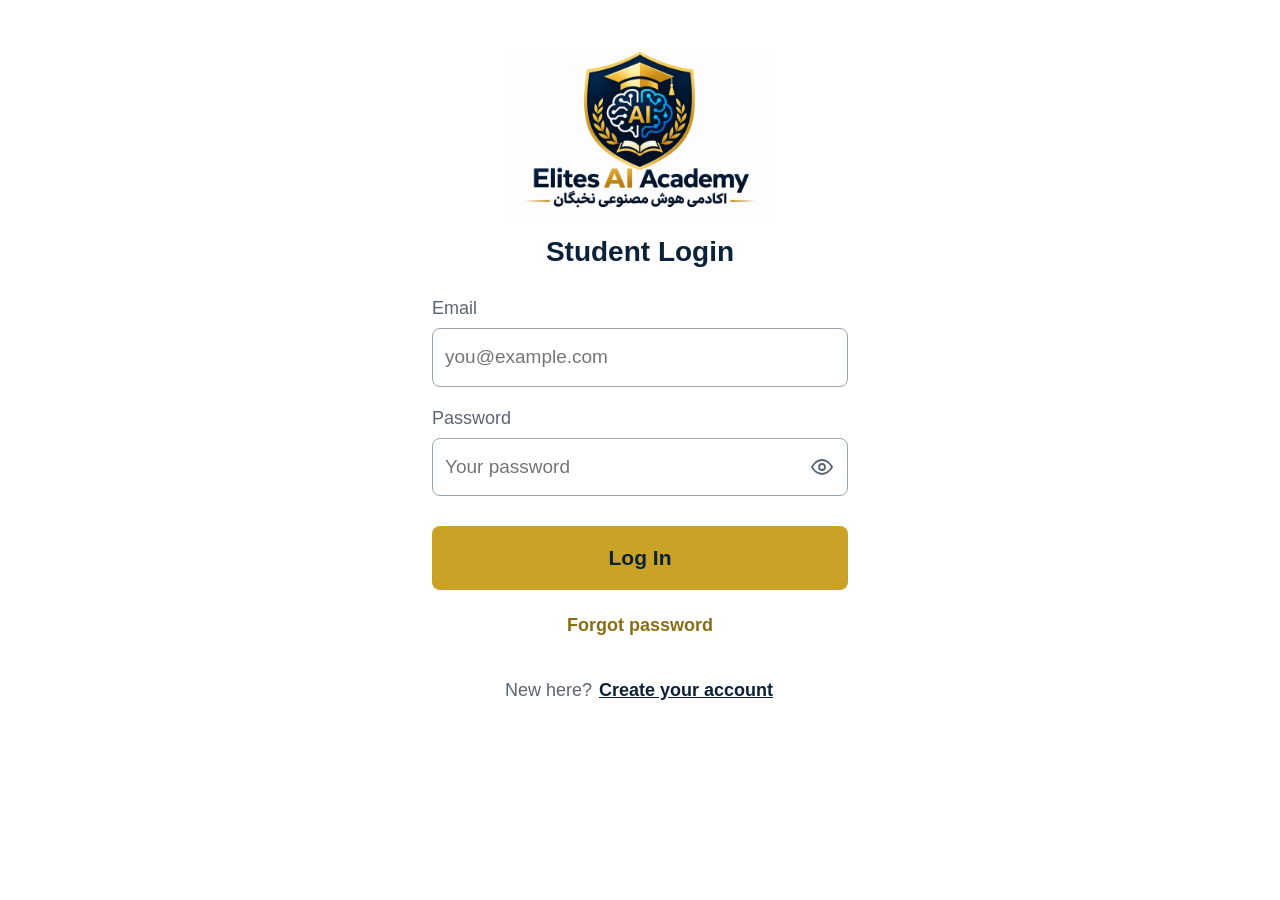
==== index.html @ 520c8ce9 "Elites AI Academy student portal — login, My Training dashboard, course views (demo)" ====
<!DOCTYPE html>
<html lang="en">
<head>
<meta charset="UTF-8">
<meta name="viewport" content="width=device-width, initial-scale=1.0">
<title>Elites AI Academy — Student Login</title>
<meta name="description" content="Elites AI Academy student portal. Log in to see your training, your progress, and your lessons.">
<link rel="icon" type="image/jpeg" href="assets/logo.jpg">
<link rel="stylesheet" href="styles.css">
</head>
<body>

<!-- ============ LOGIN VIEW ============ -->
<main id="view-login" class="auth-wrap">
  <img class="auth-logo" src="assets/logo.jpg" alt="Elites AI Academy">
  <h1 class="auth-title">Student Login</h1>

  <form id="login-form" class="auth-form" novalidate>
    <label for="login-email">Email</label>
    <input id="login-email" type="email" autocomplete="email" placeholder="you@example.com">

    <label for="login-password">Password</label>
    <div class="password-field">
      <input id="login-password" type="password" autocomplete="current-password" placeholder="Your password">
      <button type="button" class="eye-btn" data-eye="login-password" aria-label="Show or hide password">
        <svg viewBox="0 0 24 24" width="24" height="24" fill="none" stroke="currentColor" stroke-width="1.8" stroke-linecap="round" stroke-linejoin="round"><path d="M2 12s3.5-7 10-7 10 7 10 7-3.5 7-10 7-10-7-10-7Z"/><circle cx="12" cy="12" r="3"/></svg>
      </button>
    </div>

    <p id="login-error" class="form-error" hidden></p>
    <button type="submit" class="btn-primary">Log In</button>
    <p id="forgot-note" class="form-note" hidden>This is a demo site, so password reset is not turned on yet. For the demo, any password with 4 or more characters works.</p>
    <button type="button" id="forgot-link" class="text-link">Forgot password</button>
  </form>

  <p class="auth-switch">New here? <button type="button" id="show-signup" class="text-link strong">Create your account</button></p>
</main>

<!-- ============ SIGN UP VIEW ============ -->
<main id="view-signup" class="auth-wrap" hidden>
  <img class="auth-logo" src="assets/logo.jpg" alt="Elites AI Academy">
  <h1 class="auth-title">Create Your Account</h1>

  <form id="signup-form" class="auth-form" novalidate>
    <label for="signup-name">Your name</label>
    <input id="signup-name" type="text" autocomplete="name" placeholder="Your full name">

    <label for="signup-email">Email</label>
    <input id="signup-email" type="email" autocomplete="email" placeholder="you@example.com">

    <label for="signup-password">Password</label>
    <div class="password-field">
      <input id="signup-password" type="password" autocomplete="new-password" placeholder="At least 4 characters">
      <button type="button" class="eye-btn" data-eye="signup-password" aria-label="Show or hide password">
        <svg viewBox="0 0 24 24" width="24" height="24" fill="none" stroke="currentColor" stroke-width="1.8" stroke-linecap="round" stroke-linejoin="round"><path d="M2 12s3.5-7 10-7 10 7 10 7-3.5 7-10 7-10-7-10-7Z"/><circle cx="12" cy="12" r="3"/></svg>
      </button>
    </div>

    <p id="signup-error" class="form-error" hidden></p>
    <button type="submit" class="btn-primary">Create Account</button>
  </form>

  <p class="auth-switch">Already have an account? <button type="button" id="show-login" class="text-link strong">Log in</button></p>
</main>

<!-- ============ APP (AFTER LOGIN) ============ -->
<div id="view-app" hidden>
  <header class="topbar">
    <img class="topbar-logo" src="assets/logo.jpg" alt="Elites AI Academy">
    <button id="menu-btn" class="menu-btn" aria-label="Open menu">
      <span></span><span></span><span></span>
    </button>
  </header>

  <div id="menu-overlay" class="menu-overlay" hidden></div>
  <nav id="side-menu" class="side-menu" aria-label="Main menu">
    <div class="menu-head">
      <span class="menu-account">
        <svg viewBox="0 0 24 24" width="26" height="26" fill="none" stroke="currentColor" stroke-width="1.8" stroke-linecap="round"><circle cx="12" cy="8" r="4"/><path d="M4 21c1.5-4 5-5.5 8-5.5s6.5 1.5 8 5.5"/></svg>
        My Account
      </span>
      <button id="menu-close" class="menu-close" aria-label="Close menu">&times;</button>
    </div>
    <button class="menu-item" data-nav="training">
      <svg viewBox="0 0 24 24" width="24" height="24" fill="none" stroke="currentColor" stroke-width="1.8" stroke-linecap="round" stroke-linejoin="round"><path d="M3 11.5 12 4l9 7.5"/><path d="M5.5 10.5V20h13v-9.5"/></svg>
      My Training
    </button>
    <button class="menu-item" data-nav="progress">
      <svg viewBox="0 0 24 24" width="24" height="24" fill="none" stroke="currentColor" stroke-width="1.8" stroke-linecap="round" stroke-linejoin="round"><circle cx="12" cy="9" r="6"/><path d="M8.5 14 7 22l5-3 5 3-1.5-8"/></svg>
      My Progress
    </button>
    <button class="menu-item" data-nav="profile">
      <svg viewBox="0 0 24 24" width="24" height="24" fill="none" stroke="currentColor" stroke-width="1.8" stroke-linecap="round"><circle cx="12" cy="8" r="4"/><path d="M4 21c1.5-4 5-5.5 8-5.5s6.5 1.5 8 5.5"/></svg>
      Profile
    </button>
    <button class="menu-item" data-nav="inbox">
      <svg viewBox="0 0 24 24" width="24" height="24" fill="none" stroke="currentColor" stroke-width="1.8" stroke-linecap="round" stroke-linejoin="round"><rect x="3" y="5" width="18" height="14" rx="2"/><path d="m3 7 9 6 9-6"/></svg>
      Inbox <span class="badge-count">2</span>
    </button>
    <button class="menu-item" data-nav="help">
      <svg viewBox="0 0 24 24" width="24" height="24" fill="none" stroke="currentColor" stroke-width="1.8" stroke-linecap="round" stroke-linejoin="round"><circle cx="12" cy="12" r="9"/><path d="M9.5 9.3A2.6 2.6 0 0 1 12 7.5c1.4 0 2.5 1 2.5 2.2 0 1.7-2.4 2-2.4 3.5"/><circle cx="12" cy="17" r="0.5" fill="currentColor"/></svg>
      Help &amp; Support
    </button>
    <button class="menu-item menu-logout" id="logout-btn">
      <svg viewBox="0 0 24 24" width="24" height="24" fill="none" stroke="currentColor" stroke-width="1.8" stroke-linecap="round" stroke-linejoin="round"><path d="M9 21H5a2 2 0 0 1-2-2V5a2 2 0 0 1 2-2h4"/><path d="m16 17 5-5-5-5"/><path d="M21 12H9"/></svg>
      Log Out
    </button>
  </nav>

  <main class="content">

    <!-- ===== My Training ===== -->
    <section id="page-training">
      <h2 class="page-title">My Training</h2>
      <p class="page-sub">Everyday AI Literacy: From First Chat to AI Agents</p>

      <div class="filter-row">
        <label>Show:
          <select id="filter-show">
            <option value="all">All</option>
            <option value="1">Level 1</option>
            <option value="2">Level 2</option>
            <option value="3">Level 3</option>
            <option value="4">Level 4</option>
            <option value="5">Level 5</option>
          </select>
        </label>
        <label>Sort:
          <select id="filter-sort">
            <option value="az">A to Z</option>
            <option value="za">Z to A</option>
            <option value="level">Level order</option>
          </select>
        </label>
      </div>

      <div class="tabs" role="tablist">
        <button class="tab" data-tab="not-started">Not Started (<span id="count-not-started">0</span>)</button>
        <button class="tab" data-tab="in-progress">In Progress (<span id="count-in-progress">0</span>)</button>
        <button class="tab" data-tab="completed">Completed (<span id="count-completed">0</span>)</button>
      </div>

      <div id="cards" class="cards"></div>
      <p id="cards-empty" class="empty-note" hidden>No courses here yet. Pick another tab above.</p>
    </section>

    <!-- ===== Course view ===== -->
    <section id="page-course" hidden>
      <button class="back-link" id="back-to-training">&larr; Back to My Training</button>
      <div id="course-detail"></div>
    </section>

    <!-- ===== My Progress ===== -->
    <section id="page-progress" hidden>
      <h2 class="page-title">My Progress</h2>
      <p class="page-sub">How far you have come in each level.</p>
      <div id="progress-list"></div>
    </section>

    <!-- ===== Profile ===== -->
    <section id="page-profile" hidden>
      <h2 class="page-title">Profile</h2>
      <div class="plain-card">
        <p><strong>Name:</strong> <span id="profile-name">Student</span></p>
        <p><strong>Email:</strong> <span id="profile-email">—</span></p>
        <p class="small-note">This is a demo site. Your details are only kept on this device while you look around — nothing is saved on a server.</p>
      </div>
    </section>

    <!-- ===== Inbox ===== -->
    <section id="page-inbox" hidden>
      <h2 class="page-title">Inbox</h2>
      <div class="plain-card message">
        <p class="message-title">Welcome to Elites AI Academy</p>
        <p>Good to have you here. Start with Level 1, go at your own pace, and take one lesson at a time.</p>
      </div>
      <div class="plain-card message">
        <p class="message-title">Level 2 is waiting for you</p>
        <p>You are halfway through Level 2. Your next lesson is in Module 2.2, AI as a Thought Partner &amp; Interactive Tutor.</p>
      </div>
    </section>

    <!-- ===== Help ===== -->
    <section id="page-help" hidden>
      <h2 class="page-title">Help &amp; Support</h2>
      <div class="plain-card">
        <p>Stuck on a lesson, or something not working? Send us an email and we will get back to you.</p>
        <p><a class="help-mail" href="mailto:support@elitesaiacademy.com">support@elitesaiacademy.com</a></p>
      </div>
    </section>

    <footer class="help-block">
      <h3>Need help?</h3>
      <p><a href="mailto:support@elitesaiacademy.com">support@elitesaiacademy.com</a></p>
    </footer>
  </main>
</div>

<script src="app.js"></script>
</body>
</html>
---- styles.css ----
/* Elites AI Academy — student portal (demo)
   Colors matched to the official logo: deep navy + gold. */

:root {
  --navy: #0b2239;
  --navy-dark: #071829;
  --gold: #c9a227;
  --gold-dark: #a9871d;
  --ink: #1c2733;
  --gray-text: #5a6672;
  --line: #d8dde2;
  --page-bg: #f4f5f6;
  --green-bg: #e4f2e6;
  --green-text: #1e6b2e;
  --amber-bg: #faf0cd;
  --amber-text: #6d5410;
  --gray-bg: #eceff1;
  --gray-badge: #54606b;
  --error: #b3261e;
}

* { box-sizing: border-box; }

html, body { margin: 0; padding: 0; }

body {
  font-family: -apple-system, BlinkMacSystemFont, "Segoe UI", Roboto, Arial, sans-serif;
  font-size: 18px;
  line-height: 1.5;
  color: var(--ink);
  background: #fff;
}

button { font: inherit; cursor: pointer; }
input, select { font: inherit; }

/* ---------- Login / sign up ---------- */

.auth-wrap {
  max-width: 460px;
  margin: 0 auto;
  padding: 40px 22px 56px;
  text-align: center;
}

.auth-logo {
  width: 260px;
  max-width: 78vw;
  height: auto;
  display: block;
  margin: 8px auto 10px;
}

.auth-title {
  font-size: 28px;
  margin: 6px 0 22px;
  color: var(--navy);
}

.auth-form { text-align: left; }

.auth-form label {
  display: block;
  font-size: 18px;
  color: var(--gray-text);
  margin: 18px 0 6px;
}

.auth-form input {
  width: 100%;
  padding: 14px 12px;
  font-size: 19px;
  border: 1.5px solid #9aa4ad;
  border-radius: 8px;
  background: #fff;
  color: var(--ink);
}

.auth-form input:focus {
  outline: 3px solid rgba(201, 162, 39, 0.45);
  border-color: var(--navy);
}

.password-field { position: relative; }
.password-field input { padding-right: 56px; }

.eye-btn {
  position: absolute;
  right: 6px;
  top: 50%;
  transform: translateY(-50%);
  background: none;
  border: none;
  color: var(--gray-text);
  padding: 8px;
  line-height: 0;
}

.btn-primary {
  display: block;
  width: 100%;
  margin-top: 30px;
  padding: 16px;
  font-size: 21px;
  font-weight: 700;
  color: var(--navy);
  background: var(--gold);
  border: none;
  border-radius: 8px;
}

.btn-primary:hover { background: var(--gold-dark); color: #fff; }

.form-error {
  margin: 16px 0 0;
  padding: 12px 14px;
  background: #fdecea;
  border: 1px solid #f2b8b2;
  border-radius: 8px;
  color: var(--error);
  font-size: 17px;
}

.form-note {
  margin: 16px 0 0;
  padding: 12px 14px;
  background: var(--amber-bg);
  border-radius: 8px;
  color: var(--amber-text);
  font-size: 17px;
}

.text-link {
  background: none;
  border: none;
  padding: 4px 2px;
  color: var(--navy);
  font-size: 18px;
  text-decoration: none;
}
.text-link.strong { font-weight: 700; text-decoration: underline; }

#forgot-link { display: block; margin: 18px auto 0; color: #8a6d14; font-weight: 600; }

.auth-switch { margin-top: 30px; font-size: 18px; color: var(--gray-text); }

/* ---------- App frame ---------- */

#view-app { background: var(--page-bg); min-height: 100vh; }

.topbar {
  position: sticky;
  top: 0;
  z-index: 30;
  display: flex;
  align-items: center;
  justify-content: space-between;
  background: #fff;
  border-bottom: 3px solid var(--gold);
  padding: 8px 16px;
}

.topbar-logo { height: 54px; width: auto; display: block; }

.menu-btn {
  background: var(--navy);
  border: none;
  border-radius: 8px;
  width: 54px;
  height: 48px;
  display: flex;
  flex-direction: column;
  align-items: center;
  justify-content: center;
  gap: 6px;
}
.menu-btn span { display: block; width: 26px; height: 3px; background: #fff; border-radius: 2px; }

/* Slide-in menu */
.menu-overlay {
  position: fixed; inset: 0;
  background: rgba(7, 24, 41, 0.55);
  z-index: 40;
}

.side-menu {
  position: fixed;
  top: 0; left: 0;
  width: min(340px, 88vw);
  height: 100%;
  background: var(--navy);
  color: #fff;
  z-index: 50;
  transform: translateX(-105%);
  transition: transform 0.25s ease;
  padding: 18px 0;
  overflow-y: auto;
}
.side-menu.open { transform: translateX(0); }

.menu-head {
  display: flex;
  align-items: center;
  justify-content: space-between;
  padding: 4px 20px 18px;
  border-bottom: 1px solid rgba(255, 255, 255, 0.25);
  margin-bottom: 10px;
}
.menu-account {
  display: flex; align-items: center; gap: 10px;
  font-size: 21px; font-weight: 700;
  border: 1.5px solid rgba(255, 255, 255, 0.7);
  border-radius: 8px;
  padding: 8px 14px;
}
.menu-close {
  background: none; border: none; color: #fff;
  font-size: 36px; line-height: 1; padding: 4px 8px;
}

.menu-item {
  display: flex; align-items: center; gap: 14px;
  width: 100%;
  background: none; border: none;
  color: #fff;
  font-size: 20px;
  text-align: left;
  padding: 16px 22px;
}
.menu-item:hover, .menu-item.active { background: rgba(201, 162, 39, 0.22); }
.menu-logout { margin-top: 14px; border-top: 1px solid rgba(255, 255, 255, 0.25); }

.badge-count {
  background: var(--gold);
  color: var(--navy);
  font-size: 15px;
  font-weight: 700;
  min-width: 26px; height: 26px;
  border-radius: 50%;
  display: inline-flex; align-items: center; justify-content: center;
  padding: 0 6px;
}

/* ---------- Content ---------- */

.content {
  max-width: 960px;
  margin: 0 auto;
  padding: 20px 16px 10px;
}

.page-title { font-size: 30px; color: var(--navy); margin: 6px 0 2px; }
.page-sub { color: var(--gray-text); margin: 0 0 18px; font-size: 18px; }

.filter-row {
  display: flex; flex-wrap: wrap; gap: 14px 28px;
  background: #fff;
  border: 1px solid var(--line);
  border-radius: 10px;
  padding: 14px 16px;
  margin-bottom: 20px;
}
.filter-row label { font-size: 18px; color: var(--ink); display: flex; align-items: center; gap: 10px; }
.filter-row select {
  padding: 10px 12px;
  font-size: 18px;
  border: 1.5px solid #9aa4ad;
  border-radius: 8px;
  background: #fff;
  min-width: 150px;
}

.tabs { display: flex; flex-wrap: wrap; gap: 8px; margin-bottom: 18px; }
.tab {
  border: 1px solid var(--line);
  background: #e3e6e9;
  color: var(--ink);
  font-size: 18px;
  font-weight: 600;
  padding: 12px 16px;
  border-radius: 10px 10px 0 0;
}
.tab.active { background: var(--navy); color: #fff; border-color: var(--navy); }

.cards {
  display: grid;
  grid-template-columns: 1fr;
  gap: 20px;
}
@media (min-width: 700px) {
  .cards { grid-template-columns: 1fr 1fr; }
}

.card {
  background: #fff;
  border: 1px solid var(--line);
  border-radius: 12px;
  overflow: hidden;
  cursor: pointer;
  text-align: left;
  padding: 0;
  width: 100%;
  display: flex; flex-direction: column;
}
.card:hover { border-color: var(--gold); }

.card-art {
  height: 150px;
  display: flex; align-items: center; justify-content: center;
  position: relative;
}
.card-art .level-num {
  font-size: 84px;
  font-weight: 800;
  color: var(--gold);
  line-height: 1;
  text-shadow: 0 2px 10px rgba(0, 0, 0, 0.35);
}
.card-art .level-word {
  position: absolute;
  bottom: 10px;
  color: #fff;
  font-size: 16px;
  letter-spacing: 2px;
  text-transform: uppercase;
}
.art-1 { background: linear-gradient(135deg, #0b2239, #14508c); }
.art-2 { background: linear-gradient(135deg, #0e2c4a, #7a5b12); }
.art-3 { background: linear-gradient(135deg, #0b2239, #1d6f6a); }
.art-4 { background: linear-gradient(135deg, #12283f, #5b2a86); }
.art-5 { background: linear-gradient(135deg, #0b2239, #8c4a14); }

.card-body { padding: 18px 18px 8px; flex: 1; }
.card-title { font-size: 22px; font-weight: 700; color: var(--ink); margin: 0 0 10px; }

.status-badge {
  display: inline-block;
  font-size: 16px;
  font-weight: 600;
  padding: 5px 12px;
  border-radius: 999px;
  margin-bottom: 12px;
}
.status-completed { background: var(--green-bg); color: var(--green-text); }
.status-in-progress { background: var(--amber-bg); color: var(--amber-text); }
.status-not-started { background: var(--gray-bg); color: var(--gray-badge); }

.card-meta { color: var(--gray-text); font-size: 17px; margin: 0 0 6px; }

.progress-track {
  height: 12px;
  background: #e3e6e9;
  border-radius: 999px;
  overflow: hidden;
  margin: 10px 0 4px;
}
.progress-fill { height: 100%; background: var(--gold); border-radius: 999px; }
.progress-label { font-size: 16px; color: var(--gray-text); margin: 0 0 8px; }

.card-foot {
  border-top: 1px solid var(--line);
  padding: 14px 18px;
  text-align: right;
}
.card-action { color: var(--navy); font-weight: 700; font-size: 19px; }

.empty-note { font-size: 19px; color: var(--gray-text); padding: 18px 4px; }

/* ---------- Course view ---------- */

.back-link {
  background: none; border: none;
  color: var(--navy); font-weight: 700; font-size: 19px;
  padding: 6px 0 14px;
}

.course-head { margin-bottom: 8px; }
.course-head h2 { font-size: 28px; color: var(--navy); margin: 4px 0 8px; }

.module-block {
  background: #fff;
  border: 1px solid var(--line);
  border-radius: 12px;
  padding: 18px;
  margin: 16px 0;
}
.module-block h3 { margin: 0 0 4px; font-size: 22px; color: var(--navy); }
.module-meta { color: var(--gray-text); margin: 0 0 12px; font-size: 17px; }

.lesson-list { list-style: none; margin: 0; padding: 0; }
.lesson-list li {
  display: flex; align-items: flex-start; gap: 12px;
  padding: 11px 0;
  border-top: 1px solid #eceff1;
  font-size: 18px;
}
.lesson-list li:first-child { border-top: none; }
.lesson-check {
  flex: 0 0 auto;
  width: 26px; height: 26px;
  border-radius: 50%;
  border: 2px solid #b6bec6;
  color: #fff;
  display: inline-flex; align-items: center; justify-content: center;
  font-size: 16px; font-weight: 700;
  margin-top: 1px;
}
.lesson-check.done { background: var(--green-text); border-color: var(--green-text); }
.lesson-min { margin-left: auto; color: var(--gray-text); font-size: 16px; white-space: nowrap; padding-left: 10px; }

/* ---------- Progress / plain pages ---------- */

.plain-card {
  background: #fff;
  border: 1px solid var(--line);
  border-radius: 12px;
  padding: 18px;
  margin: 14px 0;
}
.plain-card p { margin: 8px 0; }
.small-note { color: var(--gray-text); font-size: 16px; }
.message-title { font-weight: 700; font-size: 20px; color: var(--navy); }
.help-mail { color: var(--navy); font-weight: 700; font-size: 20px; }

.progress-row-head {
  display: flex; justify-content: space-between; align-items: baseline; gap: 12px;
  flex-wrap: wrap;
}
.progress-row-head h3 { margin: 0; font-size: 21px; color: var(--ink); }

/* ---------- Footer help block ---------- */

.help-block {
  text-align: center;
  padding: 34px 16px 44px;
}
.help-block h3 { font-size: 24px; color: var(--navy); margin: 0 0 8px; }
.help-block a { color: var(--navy); font-size: 19px; }
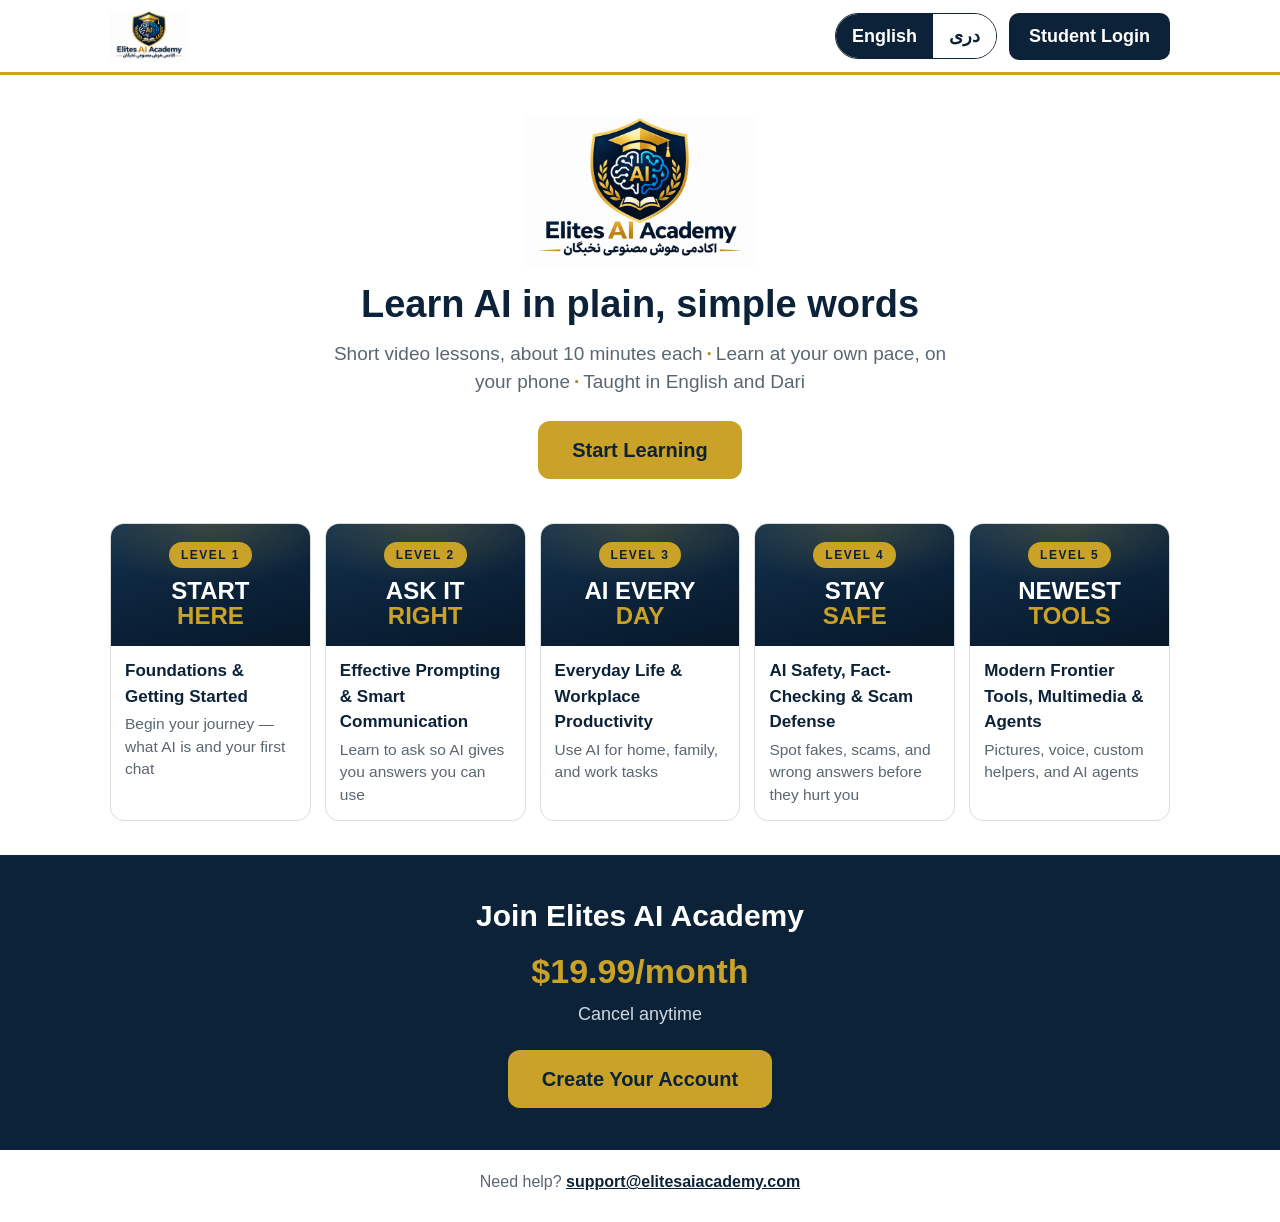
==== commit 981a1e12: "Brief landing page as homepage; portal moves to portal.html - index.html: very short landing/sales p" ====
--- a/index.html
+++ b/index.html
@@ -1,201 +1,113 @@
 <!DOCTYPE html>
-<html lang="en">
+<html lang="en" dir="ltr">
 <head>
 <meta charset="UTF-8">
 <meta name="viewport" content="width=device-width, initial-scale=1.0">
-<title>Elites AI Academy — Student Login</title>
-<meta name="description" content="Elites AI Academy student portal. Log in to see your training, your progress, and your lessons.">
+<title>Elites AI Academy — Learn AI in Plain, Simple Words</title>
+<meta name="description" content="Step-by-step AI video lessons for everyday people, in English and Dari. No tech background needed.">
 <link rel="icon" type="image/jpeg" href="assets/logo.jpg">
-<link rel="stylesheet" href="styles.css">
+<link rel="stylesheet" href="landing.css">
 </head>
 <body>
 
-<!-- ============ LOGIN VIEW ============ -->
-<main id="view-login" class="auth-wrap">
-  <img class="auth-logo" src="assets/logo.jpg" alt="Elites AI Academy">
-  <h1 class="auth-title">Student Login</h1>
+<!-- ============ TOP BAR ============ -->
+<header class="topbar">
+  <div class="wrap topbar-in">
+    <img class="topbar-logo" src="assets/logo.jpg" alt="Elites AI Academy">
+    <div class="topbar-actions">
+      <span class="lang-toggle" role="group" aria-label="Language">
+        <button type="button" id="lang-en" class="active">English</button>
+        <button type="button" id="lang-fa">دری</button>
+      </span>
+      <a class="btn-login" href="portal.html" data-i18n="login">Student Login</a>
+    </div>
+  </div>
+</header>
 
-  <form id="login-form" class="auth-form" novalidate>
-    <label for="login-email">Email</label>
-    <input id="login-email" type="email" autocomplete="email" placeholder="you@example.com">
+<!-- ============ HERO ============ -->
+<section class="hero">
+  <div class="wrap">
+    <img class="hero-logo" src="assets/logo.jpg" alt="Elites AI Academy">
+    <h1 data-i18n="headline">Learn AI in plain, simple words</h1>
+    <p class="hero-line"><span data-i18n="point1">Short video lessons, about 10 minutes each</span><span class="dot">·</span><span data-i18n="point2">Learn at your own pace, on your phone</span><span class="dot">·</span><span data-i18n="point3">Taught in English and Dari</span></p>
+    <a class="btn-gold" href="#join" data-i18n="start">Start Learning</a>
+  </div>
+</section>
 
-    <label for="login-password">Password</label>
-    <div class="password-field">
-      <input id="login-password" type="password" autocomplete="current-password" placeholder="Your password">
-      <button type="button" class="eye-btn" data-eye="login-password" aria-label="Show or hide password">
-        <svg viewBox="0 0 24 24" width="24" height="24" fill="none" stroke="currentColor" stroke-width="1.8" stroke-linecap="round" stroke-linejoin="round"><path d="M2 12s3.5-7 10-7 10 7 10 7-3.5 7-10 7-10-7-10-7Z"/><circle cx="12" cy="12" r="3"/></svg>
-      </button>
-    </div>
+<!-- ============ LEVELS ============ -->
+<section class="wrap">
+  <div class="levels">
+    <article class="level-card">
+      <div class="level-thumb">
+        <span class="thumb-badge" data-i18n="l1badge">Level 1</span>
+        <span class="thumb-headline"><span class="thumb-line1" data-i18n="l1h1">START</span><span class="thumb-line2" data-i18n="l1h2">HERE</span></span>
+      </div>
+      <div class="level-body">
+        <p class="level-title" data-i18n="l1title">Foundations &amp; Getting Started</p>
+        <p class="level-desc" data-i18n="l1desc">Begin your journey — what AI is and your first chat</p>
+      </div>
+    </article>
 
-    <p id="login-error" class="form-error" hidden></p>
-    <button type="submit" class="btn-primary">Log In</button>
-    <p id="forgot-note" class="form-note" hidden>This is a demo site, so password reset is not turned on yet. For the demo, any password with 4 or more characters works.</p>
-    <button type="button" id="forgot-link" class="text-link">Forgot password</button>
-  </form>
+    <article class="level-card">
+      <div class="level-thumb">
+        <span class="thumb-badge" data-i18n="l2badge">Level 2</span>
+        <span class="thumb-headline"><span class="thumb-line1" data-i18n="l2h1">ASK IT</span><span class="thumb-line2" data-i18n="l2h2">RIGHT</span></span>
+      </div>
+      <div class="level-body">
+        <p class="level-title" data-i18n="l2title">Effective Prompting &amp; Smart Communication</p>
+        <p class="level-desc" data-i18n="l2desc">Learn to ask so AI gives you answers you can use</p>
+      </div>
+    </article>
 
-  <p class="auth-switch">New here? <button type="button" id="show-signup" class="text-link strong">Create your account</button></p>
-</main>
+    <article class="level-card">
+      <div class="level-thumb">
+        <span class="thumb-badge" data-i18n="l3badge">Level 3</span>
+        <span class="thumb-headline"><span class="thumb-line1" data-i18n="l3h1">AI EVERY</span><span class="thumb-line2" data-i18n="l3h2">DAY</span></span>
+      </div>
+      <div class="level-body">
+        <p class="level-title" data-i18n="l3title">Everyday Life &amp; Workplace Productivity</p>
+        <p class="level-desc" data-i18n="l3desc">Use AI for home, family, and work tasks</p>
+      </div>
+    </article>
 
-<!-- ============ SIGN UP VIEW ============ -->
-<main id="view-signup" class="auth-wrap" hidden>
-  <img class="auth-logo" src="assets/logo.jpg" alt="Elites AI Academy">
-  <h1 class="auth-title">Create Your Account</h1>
+    <article class="level-card">
+      <div class="level-thumb">
+        <span class="thumb-badge" data-i18n="l4badge">Level 4</span>
+        <span class="thumb-headline"><span class="thumb-line1" data-i18n="l4h1">STAY</span><span class="thumb-line2" data-i18n="l4h2">SAFE</span></span>
+      </div>
+      <div class="level-body">
+        <p class="level-title" data-i18n="l4title">AI Safety, Fact-Checking &amp; Scam Defense</p>
+        <p class="level-desc" data-i18n="l4desc">Spot fakes, scams, and wrong answers before they hurt you</p>
+      </div>
+    </article>
 
-  <form id="signup-form" class="auth-form" novalidate>
-    <label for="signup-name">Your name</label>
-    <input id="signup-name" type="text" autocomplete="name" placeholder="Your full name">
+    <article class="level-card">
+      <div class="level-thumb">
+        <span class="thumb-badge" data-i18n="l5badge">Level 5</span>
+        <span class="thumb-headline"><span class="thumb-line1" data-i18n="l5h1">NEWEST</span><span class="thumb-line2" data-i18n="l5h2">TOOLS</span></span>
+      </div>
+      <div class="level-body">
+        <p class="level-title" data-i18n="l5title">Modern Frontier Tools, Multimedia &amp; Agents</p>
+        <p class="level-desc" data-i18n="l5desc">Pictures, voice, custom helpers, and AI agents</p>
+      </div>
+    </article>
+  </div>
+</section>
 
-    <label for="signup-email">Email</label>
-    <input id="signup-email" type="email" autocomplete="email" placeholder="you@example.com">
+<!-- ============ JOIN ============ -->
+<section class="join" id="join">
+  <div class="wrap">
+    <h2 data-i18n="joinHeading">Join Elites AI Academy</h2>
+    <p class="join-price" data-i18n="price">$19.99/month</p>
+    <p class="join-cancel" data-i18n="cancel">Cancel anytime</p>
+    <a class="btn-gold" href="portal.html#signup" data-i18n="create">Create Your Account</a>
+  </div>
+</section>
 
-    <label for="signup-password">Password</label>
-    <div class="password-field">
-      <input id="signup-password" type="password" autocomplete="new-password" placeholder="At least 4 characters">
-      <button type="button" class="eye-btn" data-eye="signup-password" aria-label="Show or hide password">
-        <svg viewBox="0 0 24 24" width="24" height="24" fill="none" stroke="currentColor" stroke-width="1.8" stroke-linecap="round" stroke-linejoin="round"><path d="M2 12s3.5-7 10-7 10 7 10 7-3.5 7-10 7-10-7-10-7Z"/><circle cx="12" cy="12" r="3"/></svg>
-      </button>
-    </div>
+<footer class="footer">
+  <div class="wrap"><span data-i18n="help">Need help?</span> <a href="mailto:support@elitesaiacademy.com">support@elitesaiacademy.com</a></div>
+</footer>
 
-    <p id="signup-error" class="form-error" hidden></p>
-    <button type="submit" class="btn-primary">Create Account</button>
-  </form>
-
-  <p class="auth-switch">Already have an account? <button type="button" id="show-login" class="text-link strong">Log in</button></p>
-</main>
-
-<!-- ============ APP (AFTER LOGIN) ============ -->
-<div id="view-app" hidden>
-  <header class="topbar">
-    <img class="topbar-logo" src="assets/logo.jpg" alt="Elites AI Academy">
-    <button id="menu-btn" class="menu-btn" aria-label="Open menu">
-      <span></span><span></span><span></span>
-    </button>
-  </header>
-
-  <div id="menu-overlay" class="menu-overlay" hidden></div>
-  <nav id="side-menu" class="side-menu" aria-label="Main menu">
-    <div class="menu-head">
-      <span class="menu-account">
-        <svg viewBox="0 0 24 24" width="26" height="26" fill="none" stroke="currentColor" stroke-width="1.8" stroke-linecap="round"><circle cx="12" cy="8" r="4"/><path d="M4 21c1.5-4 5-5.5 8-5.5s6.5 1.5 8 5.5"/></svg>
-        My Account
-      </span>
-      <button id="menu-close" class="menu-close" aria-label="Close menu">&times;</button>
-    </div>
-    <button class="menu-item" data-nav="training">
-      <svg viewBox="0 0 24 24" width="24" height="24" fill="none" stroke="currentColor" stroke-width="1.8" stroke-linecap="round" stroke-linejoin="round"><path d="M3 11.5 12 4l9 7.5"/><path d="M5.5 10.5V20h13v-9.5"/></svg>
-      My Training
-    </button>
-    <button class="menu-item" data-nav="progress">
-      <svg viewBox="0 0 24 24" width="24" height="24" fill="none" stroke="currentColor" stroke-width="1.8" stroke-linecap="round" stroke-linejoin="round"><circle cx="12" cy="9" r="6"/><path d="M8.5 14 7 22l5-3 5 3-1.5-8"/></svg>
-      My Progress
-    </button>
-    <button class="menu-item" data-nav="profile">
-      <svg viewBox="0 0 24 24" width="24" height="24" fill="none" stroke="currentColor" stroke-width="1.8" stroke-linecap="round"><circle cx="12" cy="8" r="4"/><path d="M4 21c1.5-4 5-5.5 8-5.5s6.5 1.5 8 5.5"/></svg>
-      Profile
-    </button>
-    <button class="menu-item" data-nav="inbox">
-      <svg viewBox="0 0 24 24" width="24" height="24" fill="none" stroke="currentColor" stroke-width="1.8" stroke-linecap="round" stroke-linejoin="round"><rect x="3" y="5" width="18" height="14" rx="2"/><path d="m3 7 9 6 9-6"/></svg>
-      Inbox <span class="badge-count">2</span>
-    </button>
-    <button class="menu-item" data-nav="help">
-      <svg viewBox="0 0 24 24" width="24" height="24" fill="none" stroke="currentColor" stroke-width="1.8" stroke-linecap="round" stroke-linejoin="round"><circle cx="12" cy="12" r="9"/><path d="M9.5 9.3A2.6 2.6 0 0 1 12 7.5c1.4 0 2.5 1 2.5 2.2 0 1.7-2.4 2-2.4 3.5"/><circle cx="12" cy="17" r="0.5" fill="currentColor"/></svg>
-      Help &amp; Support
-    </button>
-    <button class="menu-item menu-logout" id="logout-btn">
-      <svg viewBox="0 0 24 24" width="24" height="24" fill="none" stroke="currentColor" stroke-width="1.8" stroke-linecap="round" stroke-linejoin="round"><path d="M9 21H5a2 2 0 0 1-2-2V5a2 2 0 0 1 2-2h4"/><path d="m16 17 5-5-5-5"/><path d="M21 12H9"/></svg>
-      Log Out
-    </button>
-  </nav>
-
-  <main class="content">
-
-    <!-- ===== My Training ===== -->
-    <section id="page-training">
-      <h2 class="page-title">My Training</h2>
-      <p class="page-sub">Everyday AI Literacy: From First Chat to AI Agents</p>
-
-      <div class="filter-row">
-        <label>Show:
-          <select id="filter-show">
-            <option value="all">All</option>
-            <option value="1">Level 1</option>
-            <option value="2">Level 2</option>
-            <option value="3">Level 3</option>
-            <option value="4">Level 4</option>
-            <option value="5">Level 5</option>
-          </select>
-        </label>
-        <label>Sort:
-          <select id="filter-sort">
-            <option value="az">A to Z</option>
-            <option value="za">Z to A</option>
-            <option value="level">Level order</option>
-          </select>
-        </label>
-      </div>
-
-      <div class="tabs" role="tablist">
-        <button class="tab" data-tab="not-started">Not Started (<span id="count-not-started">0</span>)</button>
-        <button class="tab" data-tab="in-progress">In Progress (<span id="count-in-progress">0</span>)</button>
-        <button class="tab" data-tab="completed">Completed (<span id="count-completed">0</span>)</button>
-      </div>
-
-      <div id="cards" class="cards"></div>
-      <p id="cards-empty" class="empty-note" hidden>No courses here yet. Pick another tab above.</p>
-    </section>
-
-    <!-- ===== Course view ===== -->
-    <section id="page-course" hidden>
-      <button class="back-link" id="back-to-training">&larr; Back to My Training</button>
-      <div id="course-detail"></div>
-    </section>
-
-    <!-- ===== My Progress ===== -->
-    <section id="page-progress" hidden>
-      <h2 class="page-title">My Progress</h2>
-      <p class="page-sub">How far you have come in each level.</p>
-      <div id="progress-list"></div>
-    </section>
-
-    <!-- ===== Profile ===== -->
-    <section id="page-profile" hidden>
-      <h2 class="page-title">Profile</h2>
-      <div class="plain-card">
-        <p><strong>Name:</strong> <span id="profile-name">Student</span></p>
-        <p><strong>Email:</strong> <span id="profile-email">—</span></p>
-        <p class="small-note">This is a demo site. Your details are only kept on this device while you look around — nothing is saved on a server.</p>
-      </div>
-    </section>
-
-    <!-- ===== Inbox ===== -->
-    <section id="page-inbox" hidden>
-      <h2 class="page-title">Inbox</h2>
-      <div class="plain-card message">
-        <p class="message-title">Welcome to Elites AI Academy</p>
-        <p>Good to have you here. Start with Level 1, go at your own pace, and take one lesson at a time.</p>
-      </div>
-      <div class="plain-card message">
-        <p class="message-title">Level 2 is waiting for you</p>
-        <p>You are halfway through Level 2. Your next lesson is in Module 2.2, AI as a Thought Partner &amp; Interactive Tutor.</p>
-      </div>
-    </section>
-
-    <!-- ===== Help ===== -->
-    <section id="page-help" hidden>
-      <h2 class="page-title">Help &amp; Support</h2>
-      <div class="plain-card">
-        <p>Stuck on a lesson, or something not working? Send us an email and we will get back to you.</p>
-        <p><a class="help-mail" href="mailto:support@elitesaiacademy.com">support@elitesaiacademy.com</a></p>
-      </div>
-    </section>
-
-    <footer class="help-block">
-      <h3>Need help?</h3>
-      <p><a href="mailto:support@elitesaiacademy.com">support@elitesaiacademy.com</a></p>
-    </footer>
-  </main>
-</div>
-
-<script src="app.js"></script>
+<script src="landing.js"></script>
 </body>
 </html>
--- a/landing.css
+++ b/landing.css
@@ -0,0 +1,233 @@
+/* Elites AI Academy — public landing page.
+   Same brand as the portal: deep navy + gold, big readable type. */
+
+:root {
+  --navy: #0b2239;
+  --navy-dark: #071829;
+  --gold: #c9a227;
+  --gold-dark: #a9871d;
+  --ink: #1c2733;
+  --gray-text: #5a6672;
+  --line: #d8dde2;
+}
+
+* { box-sizing: border-box; }
+
+html, body { margin: 0; padding: 0; }
+
+body {
+  font-family: -apple-system, BlinkMacSystemFont, "Segoe UI", Roboto, Arial, sans-serif;
+  font-size: 18px;
+  line-height: 1.5;
+  color: var(--ink);
+  background: #fff;
+}
+
+button, a { font: inherit; }
+img { max-width: 100%; }
+
+.wrap {
+  max-width: 1100px;
+  margin: 0 auto;
+  padding: 0 20px;
+}
+
+/* ---------- Top bar ---------- */
+
+.topbar {
+  border-bottom: 3px solid var(--gold);
+  background: #fff;
+}
+
+.topbar-in {
+  display: flex;
+  align-items: center;
+  gap: 14px;
+  padding-top: 10px;
+  padding-bottom: 10px;
+}
+
+.topbar-logo { height: 52px; width: auto; display: block; }
+
+.topbar-actions {
+  margin-inline-start: auto;
+  display: flex;
+  align-items: center;
+  gap: 12px;
+  flex-wrap: wrap;
+}
+
+.lang-toggle {
+  display: inline-flex;
+  border: 1.5px solid var(--navy);
+  border-radius: 999px;
+  overflow: hidden;
+}
+
+.lang-toggle button {
+  border: 0;
+  background: #fff;
+  color: var(--navy);
+  padding: 8px 16px;
+  min-height: 44px;
+  cursor: pointer;
+  font-weight: 600;
+}
+
+.lang-toggle button.active { background: var(--navy); color: #fff; }
+
+.btn-login {
+  display: inline-block;
+  background: var(--navy);
+  color: #fff;
+  text-decoration: none;
+  font-weight: 700;
+  padding: 10px 20px;
+  min-height: 44px;
+  border-radius: 10px;
+}
+
+.btn-login:hover { background: var(--navy-dark); }
+
+/* ---------- Hero ---------- */
+
+.hero {
+  text-align: center;
+  padding: 40px 0 30px;
+}
+
+.hero-logo {
+  width: 230px;
+  max-width: 70vw;
+  height: auto;
+  display: block;
+  margin: 0 auto 14px;
+}
+
+.hero h1 {
+  font-size: 38px;
+  line-height: 1.2;
+  color: var(--navy);
+  margin: 0 0 12px;
+}
+
+.hero-line {
+  font-size: 19px;
+  color: var(--gray-text);
+  margin: 0 auto 24px;
+  max-width: 640px;
+}
+
+.hero-line .dot { color: var(--gold-dark); font-weight: 700; padding: 0 4px; }
+
+.btn-gold {
+  display: inline-block;
+  background: var(--gold);
+  color: var(--navy);
+  text-decoration: none;
+  font-weight: 800;
+  font-size: 20px;
+  padding: 14px 34px;
+  min-height: 52px;
+  border-radius: 12px;
+}
+
+.btn-gold:hover { background: var(--gold-dark); color: #fff; }
+
+/* ---------- Level cards ---------- */
+
+.levels {
+  display: grid;
+  grid-template-columns: repeat(5, 1fr);
+  gap: 14px;
+  padding: 14px 0 34px;
+}
+
+.level-card {
+  border: 1.5px solid var(--line);
+  border-radius: 14px;
+  overflow: hidden;
+  background: #fff;
+  display: flex;
+  flex-direction: column;
+}
+
+.level-thumb {
+  background:
+    radial-gradient(120% 90% at 50% 0%, rgba(201, 162, 39, 0.22), rgba(201, 162, 39, 0) 55%),
+    linear-gradient(165deg, #14324f 0%, var(--navy) 55%, var(--navy-dark) 100%);
+  color: #fff;
+  text-align: center;
+  padding: 16px 8px 18px;
+}
+
+.thumb-badge {
+  display: inline-block;
+  background: var(--gold);
+  color: var(--navy);
+  font-size: 12px;
+  font-weight: 800;
+  letter-spacing: 1.5px;
+  text-transform: uppercase;
+  padding: 4px 12px;
+  border-radius: 999px;
+  margin-bottom: 10px;
+}
+
+.thumb-headline { display: block; font-weight: 900; line-height: 1.05; }
+
+.thumb-line1 { display: block; font-size: 24px; color: #fff; }
+.thumb-line2 { display: block; font-size: 24px; color: var(--gold); }
+
+.level-body { padding: 12px 14px 14px; text-align: start; }
+
+.level-title { font-weight: 700; color: var(--navy); margin: 0 0 4px; font-size: 17px; }
+
+.level-desc { color: var(--gray-text); margin: 0; font-size: 15.5px; line-height: 1.45; }
+
+/* ---------- Join ---------- */
+
+.join {
+  background: var(--navy);
+  color: #fff;
+  text-align: center;
+  padding: 38px 0 42px;
+}
+
+.join h2 { font-size: 30px; margin: 0 0 8px; }
+
+.join-price {
+  font-size: 34px;
+  font-weight: 900;
+  color: var(--gold);
+  margin: 0 0 4px;
+}
+
+.join-cancel { color: #cfd8e0; margin: 0 0 22px; }
+
+/* ---------- Footer ---------- */
+
+.footer {
+  text-align: center;
+  padding: 20px 0 28px;
+  color: var(--gray-text);
+  font-size: 16px;
+}
+
+.footer a { color: var(--navy); font-weight: 600; }
+
+/* ---------- Responsive ---------- */
+
+@media (max-width: 1000px) {
+  .levels { grid-template-columns: repeat(3, 1fr); }
+}
+
+@media (max-width: 640px) {
+  .levels { grid-template-columns: 1fr; }
+  .hero { padding-top: 28px; }
+  .hero h1 { font-size: 31px; }
+  .hero-logo { width: 190px; }
+  .topbar-logo { height: 44px; }
+  .btn-login { padding: 10px 14px; }
+  .lang-toggle button { padding: 8px 12px; }
+}
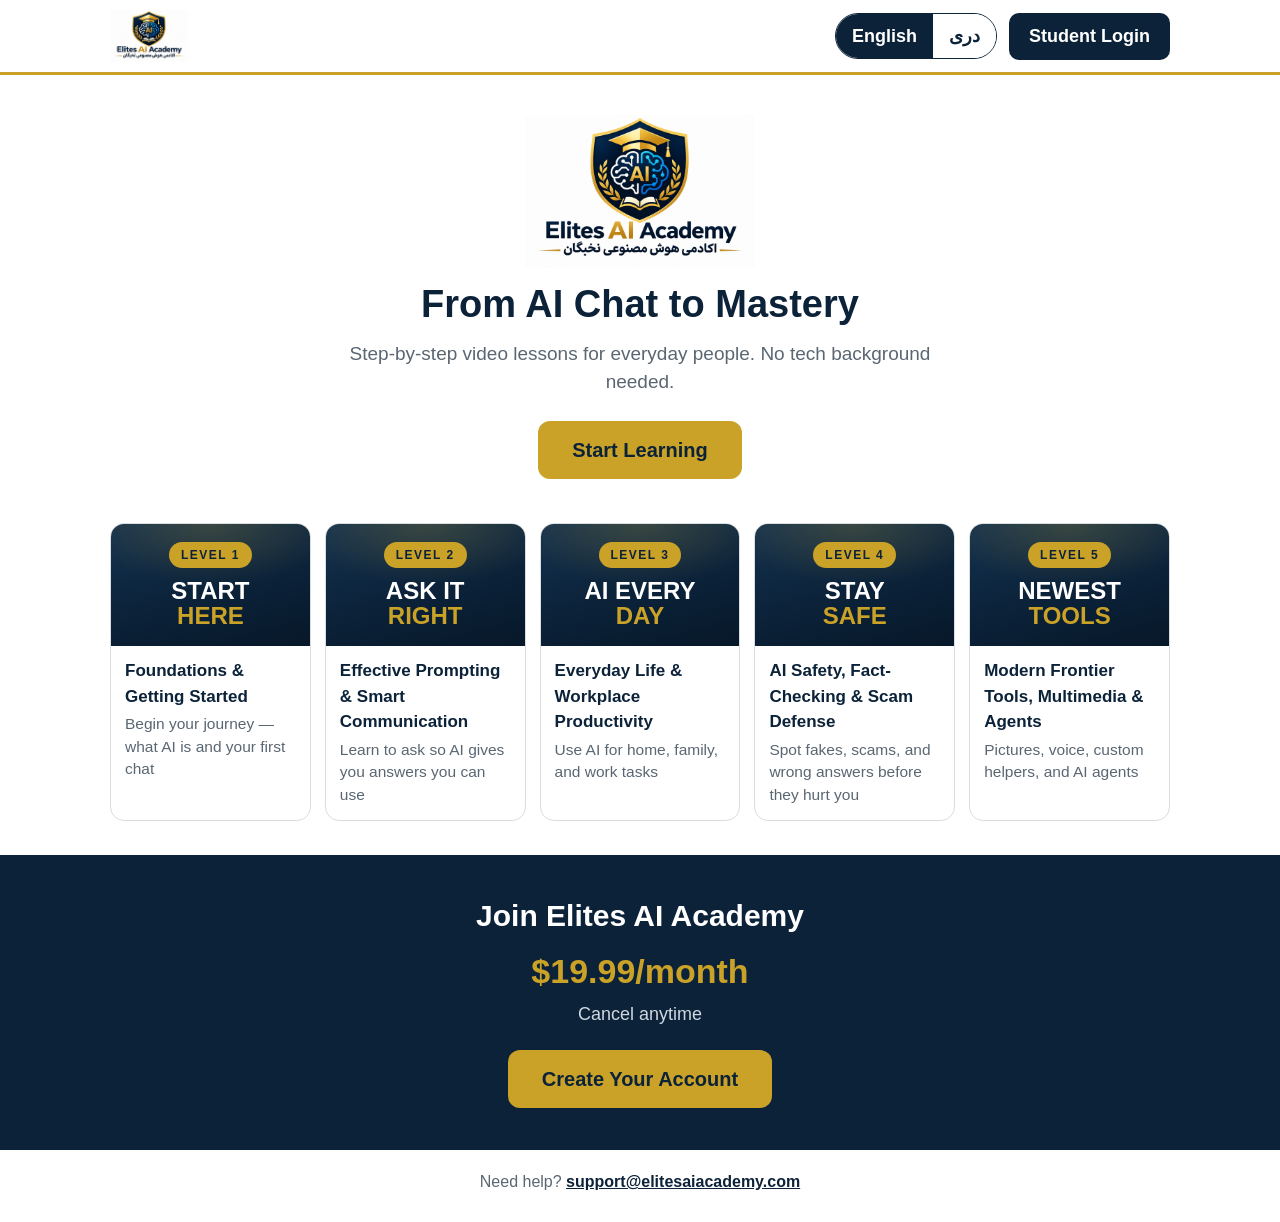
==== commit b911923a: "Hero is now the motto 'From AI Chat to Mastery'; login pinned top-right - Headline replaced with the" ====
--- a/index.html
+++ b/index.html
@@ -3,7 +3,7 @@
 <head>
 <meta charset="UTF-8">
 <meta name="viewport" content="width=device-width, initial-scale=1.0">
-<title>Elites AI Academy — Learn AI in Plain, Simple Words</title>
+<title>Elites AI Academy — From AI Chat to Mastery</title>
 <meta name="description" content="Step-by-step AI video lessons for everyday people, in English and Dari. No tech background needed.">
 <link rel="icon" type="image/jpeg" href="assets/logo.jpg">
 <link rel="stylesheet" href="landing.css">
@@ -28,8 +28,8 @@
 <section class="hero">
   <div class="wrap">
     <img class="hero-logo" src="assets/logo.jpg" alt="Elites AI Academy">
-    <h1 data-i18n="headline">Learn AI in plain, simple words</h1>
-    <p class="hero-line"><span data-i18n="point1">Short video lessons, about 10 minutes each</span><span class="dot">·</span><span data-i18n="point2">Learn at your own pace, on your phone</span><span class="dot">·</span><span data-i18n="point3">Taught in English and Dari</span></p>
+    <h1 data-i18n="headline">From AI Chat to Mastery</h1>
+    <p class="hero-line" data-i18n="subline">Step-by-step video lessons for everyday people. No tech background needed.</p>
     <a class="btn-gold" href="#join" data-i18n="start">Start Learning</a>
   </div>
 </section>
--- a/landing.css
+++ b/landing.css
@@ -40,6 +40,7 @@
 }
 
 .topbar-in {
+  direction: ltr; /* bar layout stays: logo left, login top-right, in both languages */
   display: flex;
   align-items: center;
   gap: 14px;
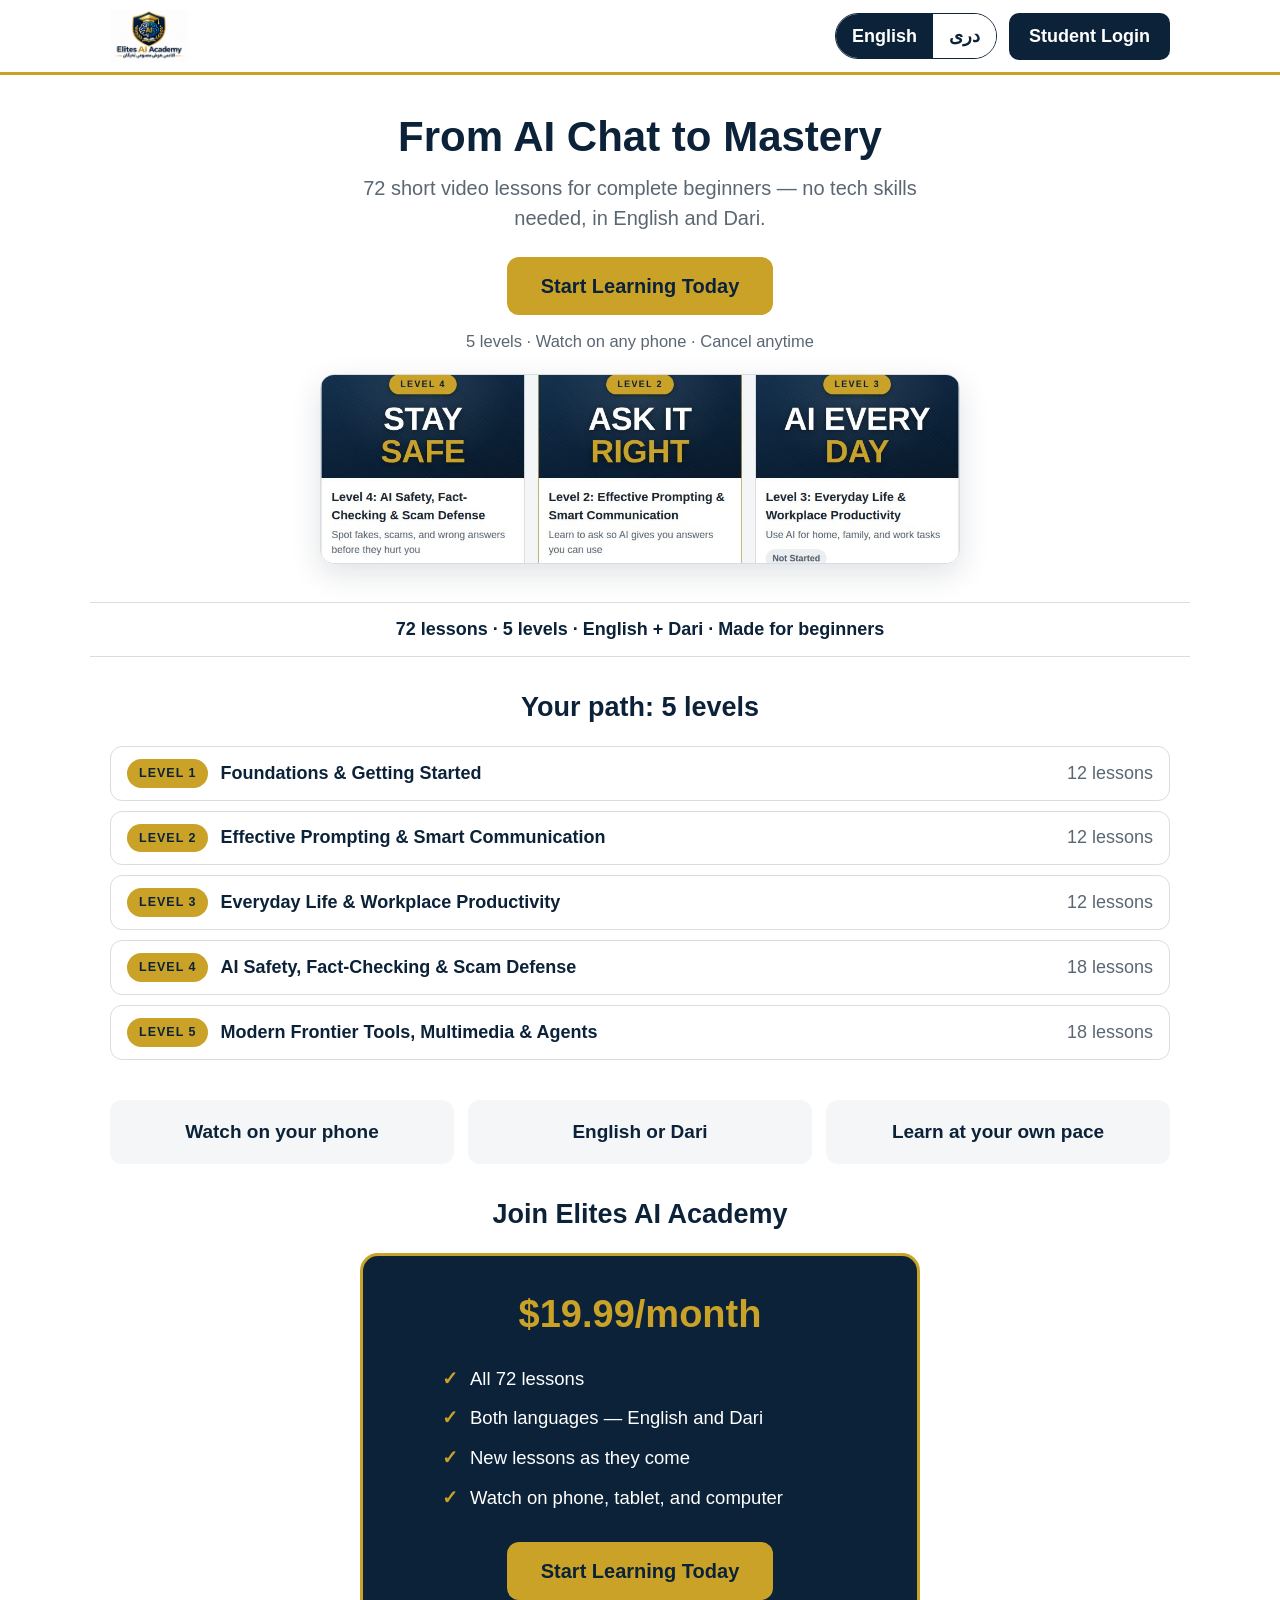
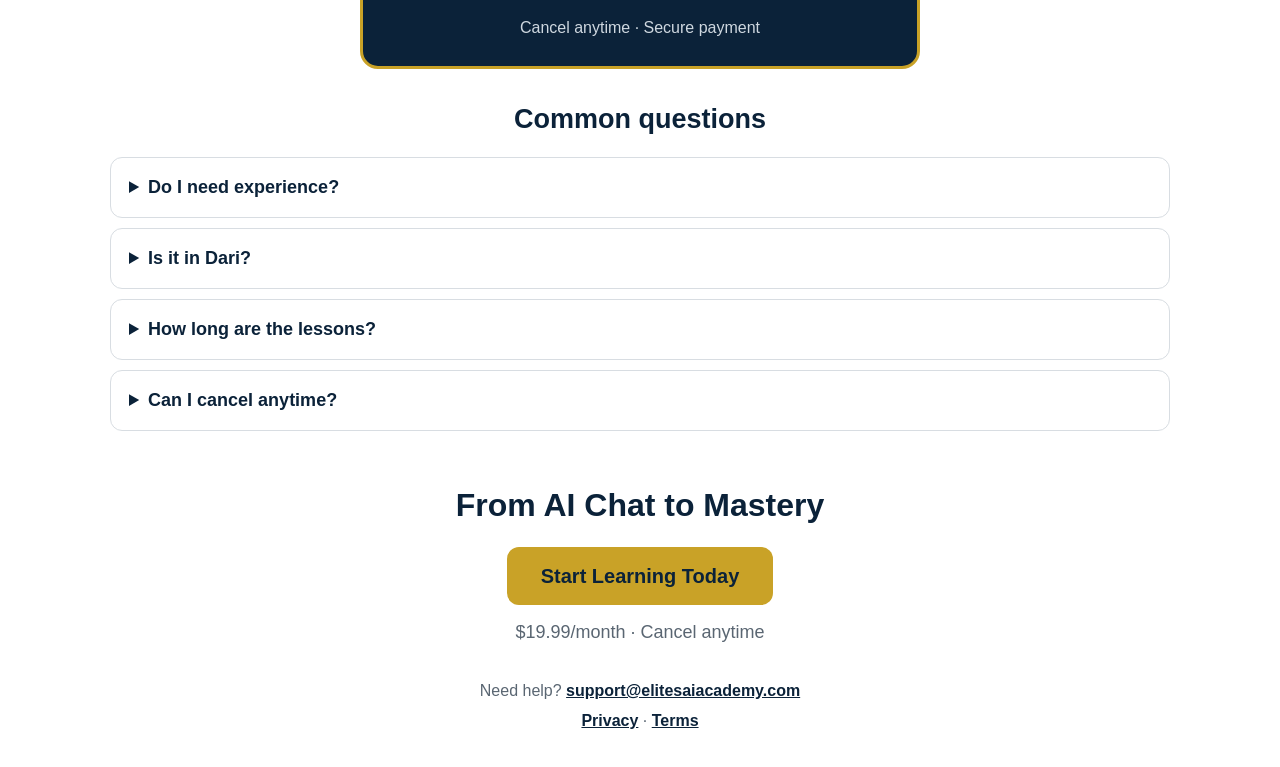
==== commit 628c759a: "Apply high-converting landing blueprint (research pass 2026-11-20) - Hero: motto headline, exact one" ====
--- a/index.html
+++ b/index.html
@@ -4,7 +4,7 @@
 <meta charset="UTF-8">
 <meta name="viewport" content="width=device-width, initial-scale=1.0">
 <title>Elites AI Academy — From AI Chat to Mastery</title>
-<meta name="description" content="Step-by-step AI video lessons for everyday people, in English and Dari. No tech background needed.">
+<meta name="description" content="72 short AI video lessons for complete beginners, in English and Dari. No tech skills needed.">
 <link rel="icon" type="image/jpeg" href="assets/logo.jpg">
 <link rel="stylesheet" href="landing.css">
 </head>
@@ -27,86 +27,91 @@
 <!-- ============ HERO ============ -->
 <section class="hero">
   <div class="wrap">
-    <img class="hero-logo" src="assets/logo.jpg" alt="Elites AI Academy">
     <h1 data-i18n="headline">From AI Chat to Mastery</h1>
-    <p class="hero-line" data-i18n="subline">Step-by-step video lessons for everyday people. No tech background needed.</p>
-    <a class="btn-gold" href="#join" data-i18n="start">Start Learning</a>
+    <p class="hero-sub" data-i18n="subhead">72 short video lessons for complete beginners — no tech skills needed, in English and Dari.</p>
+    <a class="btn-gold hero-cta" href="#pricing" data-i18n="cta">Start Learning Today</a>
+    <p class="hero-proof" data-i18n="heroProof">5 levels · Watch on any phone · Cancel anytime</p>
+    <img class="hero-visual" id="hero-visual" src="assets/cards-preview.jpg" alt="Elites AI Academy course cards" width="1152" height="340">
   </div>
 </section>
 
-<!-- ============ LEVELS ============ -->
-<section class="wrap">
-  <div class="levels">
-    <article class="level-card">
-      <div class="level-thumb">
-        <span class="thumb-badge" data-i18n="l1badge">Level 1</span>
-        <span class="thumb-headline"><span class="thumb-line1" data-i18n="l1h1">START</span><span class="thumb-line2" data-i18n="l1h2">HERE</span></span>
-      </div>
-      <div class="level-body">
-        <p class="level-title" data-i18n="l1title">Foundations &amp; Getting Started</p>
-        <p class="level-desc" data-i18n="l1desc">Begin your journey — what AI is and your first chat</p>
-      </div>
-    </article>
+<!-- ============ PROOF STRIP ============ -->
+<p class="proof-strip" data-i18n="proofStrip">72 lessons · 5 levels · English + Dari · Made for beginners</p>
 
-    <article class="level-card">
-      <div class="level-thumb">
-        <span class="thumb-badge" data-i18n="l2badge">Level 2</span>
-        <span class="thumb-headline"><span class="thumb-line1" data-i18n="l2h1">ASK IT</span><span class="thumb-line2" data-i18n="l2h2">RIGHT</span></span>
-      </div>
-      <div class="level-body">
-        <p class="level-title" data-i18n="l2title">Effective Prompting &amp; Smart Communication</p>
-        <p class="level-desc" data-i18n="l2desc">Learn to ask so AI gives you answers you can use</p>
-      </div>
-    </article>
+<!-- ============ CURRICULUM PREVIEW ============ -->
+<section class="wrap section">
+  <h2 class="section-title" data-i18n="pathHeading">Your path: 5 levels</h2>
+  <div class="path-row"><span class="path-pill" data-i18n="l1badge">Level 1</span><span class="path-name" data-i18n="l1title">Foundations &amp; Getting Started</span><span class="path-count" data-i18n="count12">12 lessons</span></div>
+  <div class="path-row"><span class="path-pill" data-i18n="l2badge">Level 2</span><span class="path-name" data-i18n="l2title">Effective Prompting &amp; Smart Communication</span><span class="path-count" data-i18n="count12">12 lessons</span></div>
+  <div class="path-row"><span class="path-pill" data-i18n="l3badge">Level 3</span><span class="path-name" data-i18n="l3title">Everyday Life &amp; Workplace Productivity</span><span class="path-count" data-i18n="count12">12 lessons</span></div>
+  <div class="path-row"><span class="path-pill" data-i18n="l4badge">Level 4</span><span class="path-name" data-i18n="l4title">AI Safety, Fact-Checking &amp; Scam Defense</span><span class="path-count" data-i18n="count18">18 lessons</span></div>
+  <div class="path-row"><span class="path-pill" data-i18n="l5badge">Level 5</span><span class="path-name" data-i18n="l5title">Modern Frontier Tools, Multimedia &amp; Agents</span><span class="path-count" data-i18n="count18">18 lessons</span></div>
+</section>
 
-    <article class="level-card">
-      <div class="level-thumb">
-        <span class="thumb-badge" data-i18n="l3badge">Level 3</span>
-        <span class="thumb-headline"><span class="thumb-line1" data-i18n="l3h1">AI EVERY</span><span class="thumb-line2" data-i18n="l3h2">DAY</span></span>
-      </div>
-      <div class="level-body">
-        <p class="level-title" data-i18n="l3title">Everyday Life &amp; Workplace Productivity</p>
-        <p class="level-desc" data-i18n="l3desc">Use AI for home, family, and work tasks</p>
-      </div>
-    </article>
-
-    <article class="level-card">
-      <div class="level-thumb">
-        <span class="thumb-badge" data-i18n="l4badge">Level 4</span>
-        <span class="thumb-headline"><span class="thumb-line1" data-i18n="l4h1">STAY</span><span class="thumb-line2" data-i18n="l4h2">SAFE</span></span>
-      </div>
-      <div class="level-body">
-        <p class="level-title" data-i18n="l4title">AI Safety, Fact-Checking &amp; Scam Defense</p>
-        <p class="level-desc" data-i18n="l4desc">Spot fakes, scams, and wrong answers before they hurt you</p>
-      </div>
-    </article>
-
-    <article class="level-card">
-      <div class="level-thumb">
-        <span class="thumb-badge" data-i18n="l5badge">Level 5</span>
-        <span class="thumb-headline"><span class="thumb-line1" data-i18n="l5h1">NEWEST</span><span class="thumb-line2" data-i18n="l5h2">TOOLS</span></span>
-      </div>
-      <div class="level-body">
-        <p class="level-title" data-i18n="l5title">Modern Frontier Tools, Multimedia &amp; Agents</p>
-        <p class="level-desc" data-i18n="l5desc">Pictures, voice, custom helpers, and AI agents</p>
-      </div>
-    </article>
+<!-- ============ HOW IT WORKS ============ -->
+<section class="wrap section">
+  <div class="how-row">
+    <p class="how-item" data-i18n="how1">Watch on your phone</p>
+    <p class="how-item" data-i18n="how2">English or Dari</p>
+    <p class="how-item" data-i18n="how3">Learn at your own pace</p>
   </div>
 </section>
 
-<!-- ============ JOIN ============ -->
-<section class="join" id="join">
+<!-- ============ PRICING ============ -->
+<section class="wrap section" id="pricing">
+  <h2 class="section-title" data-i18n="joinHeading">Join Elites AI Academy</h2>
+  <div class="price-card">
+    <p class="join-price" data-i18n="price">$19.99/month</p>
+    <ul class="included">
+      <li data-i18n="inc1">All 72 lessons</li>
+      <li data-i18n="inc2">Both languages — English and Dari</li>
+      <li data-i18n="inc3">New lessons as they come</li>
+      <li data-i18n="inc4">Watch on phone, tablet, and computer</li>
+    </ul>
+    <a class="btn-gold" href="portal.html#signup" data-i18n="cta">Start Learning Today</a>
+    <p class="secure-line" data-i18n="secureLine">Cancel anytime · Secure payment</p>
+  </div>
+</section>
+
+<!-- ============ FAQ ============ -->
+<section class="wrap section">
+  <h2 class="section-title" data-i18n="faqHeading">Common questions</h2>
+  <details class="faq">
+    <summary data-i18n="q1">Do I need experience?</summary>
+    <p data-i18n="a1">No — the course starts from zero.</p>
+  </details>
+  <details class="faq">
+    <summary data-i18n="q2">Is it in Dari?</summary>
+    <p data-i18n="a2">Yes — every lesson is in English and Dari.</p>
+  </details>
+  <details class="faq">
+    <summary data-i18n="q3">How long are the lessons?</summary>
+    <p data-i18n="a3">About 10 minutes each.</p>
+  </details>
+  <details class="faq">
+    <summary data-i18n="q4">Can I cancel anytime?</summary>
+    <p data-i18n="a4">Yes — cancel in a few taps, and you keep access until the end of the month.</p>
+  </details>
+</section>
+
+<!-- ============ FINAL CTA ============ -->
+<section class="final">
   <div class="wrap">
-    <h2 data-i18n="joinHeading">Join Elites AI Academy</h2>
-    <p class="join-price" data-i18n="price">$19.99/month</p>
-    <p class="join-cancel" data-i18n="cancel">Cancel anytime</p>
-    <a class="btn-gold" href="portal.html#signup" data-i18n="create">Create Your Account</a>
+    <h2 data-i18n="headline">From AI Chat to Mastery</h2>
+    <a class="btn-gold" href="portal.html#signup" data-i18n="cta">Start Learning Today</a>
+    <p class="final-small" data-i18n="finalPrice">$19.99/month · Cancel anytime</p>
   </div>
 </section>
 
 <footer class="footer">
-  <div class="wrap"><span data-i18n="help">Need help?</span> <a href="mailto:support@elitesaiacademy.com">support@elitesaiacademy.com</a></div>
+  <div class="wrap"><span data-i18n="help">Need help?</span> <a href="mailto:support@elitesaiacademy.com">support@elitesaiacademy.com</a><br>
+  <a href="#" data-i18n="privacy">Privacy</a> · <a href="#" data-i18n="terms">Terms</a></div>
 </footer>
+
+<!-- ============ STICKY CTA (phone only) ============ -->
+<div class="sticky-cta" id="sticky-cta">
+  <a class="btn-gold" href="#pricing" data-i18n="cta">Start Learning Today</a>
+</div>
 
 <script src="landing.js"></script>
 </body>
--- a/landing.css
+++ b/landing.css
@@ -15,6 +15,8 @@
 
 html, body { margin: 0; padding: 0; }
 
+html { scroll-behavior: smooth; }
+
 body {
   font-family: -apple-system, BlinkMacSystemFont, "Segoe UI", Roboto, Arial, sans-serif;
   font-size: 18px;
@@ -23,6 +25,9 @@
   background: #fff;
 }
 
+/* Dari text reads better with more breathing room */
+html[lang="fa"] body { line-height: 1.9; }
+
 button, a { font: inherit; }
 img { max-width: 100%; }
 
@@ -32,6 +37,15 @@
   padding: 0 20px;
 }
 
+.section { padding-top: 30px; }
+
+.section-title {
+  font-size: 27px;
+  color: var(--navy);
+  text-align: center;
+  margin: 0 0 18px;
+}
+
 /* ---------- Top bar ---------- */
 
 .topbar {
@@ -40,7 +54,6 @@
 }
 
 .topbar-in {
-  direction: ltr; /* bar layout stays: logo left, login top-right, in both languages */
   display: flex;
   align-items: center;
   gap: 14px;
@@ -90,36 +103,7 @@
 
 .btn-login:hover { background: var(--navy-dark); }
 
-/* ---------- Hero ---------- */
-
-.hero {
-  text-align: center;
-  padding: 40px 0 30px;
-}
-
-.hero-logo {
-  width: 230px;
-  max-width: 70vw;
-  height: auto;
-  display: block;
-  margin: 0 auto 14px;
-}
-
-.hero h1 {
-  font-size: 38px;
-  line-height: 1.2;
-  color: var(--navy);
-  margin: 0 0 12px;
-}
-
-.hero-line {
-  font-size: 19px;
-  color: var(--gray-text);
-  margin: 0 auto 24px;
-  max-width: 640px;
-}
-
-.hero-line .dot { color: var(--gold-dark); font-weight: 700; padding: 0 4px; }
+/* ---------- Buttons ---------- */
 
 .btn-gold {
   display: inline-block;
@@ -131,104 +115,230 @@
   padding: 14px 34px;
   min-height: 52px;
   border-radius: 12px;
+  text-align: center;
 }
 
 .btn-gold:hover { background: var(--gold-dark); color: #fff; }
 
-/* ---------- Level cards ---------- */
-
-.levels {
-  display: grid;
-  grid-template-columns: repeat(5, 1fr);
-  gap: 14px;
-  padding: 14px 0 34px;
-}
-
-.level-card {
+/* ---------- Hero ---------- */
+
+.hero {
+  text-align: center;
+  padding: 38px 0 8px;
+}
+
+.hero h1 {
+  font-size: 42px;
+  line-height: 1.15;
+  color: var(--navy);
+  margin: 0 0 12px;
+}
+
+.hero-sub {
+  font-size: 20px;
+  color: var(--gray-text);
+  margin: 0 auto 24px;
+  max-width: 620px;
+}
+
+.hero-proof {
+  color: var(--gray-text);
+  font-size: 16.5px;
+  margin: 14px 0 20px;
+}
+
+.hero-visual {
+  display: block;
+  width: 100%;
+  max-width: 640px;
+  height: auto;
+  margin: 0 auto;
   border: 1.5px solid var(--line);
   border-radius: 14px;
-  overflow: hidden;
-  background: #fff;
+  box-shadow: 0 10px 30px rgba(11, 34, 57, 0.13);
+}
+
+/* ---------- Proof strip ---------- */
+
+.proof-strip {
+  text-align: center;
+  font-weight: 700;
+  color: var(--navy);
+  border-top: 1.5px solid var(--line);
+  border-bottom: 1.5px solid var(--line);
+  padding: 13px 16px;
+  margin: 30px auto 0;
+  max-width: 1100px;
+}
+
+/* ---------- Curriculum rows ---------- */
+
+.path-row {
   display: flex;
-  flex-direction: column;
-}
-
-.level-thumb {
-  background:
-    radial-gradient(120% 90% at 50% 0%, rgba(201, 162, 39, 0.22), rgba(201, 162, 39, 0) 55%),
-    linear-gradient(165deg, #14324f 0%, var(--navy) 55%, var(--navy-dark) 100%);
+  align-items: center;
+  gap: 12px;
+  border: 1.5px solid var(--line);
+  border-radius: 12px;
+  padding: 12px 16px;
+  margin-bottom: 10px;
+}
+
+.path-pill {
+  background: var(--gold);
+  color: var(--navy);
+  font-size: 12.5px;
+  font-weight: 800;
+  letter-spacing: 1px;
+  text-transform: uppercase;
+  padding: 5px 12px;
+  border-radius: 999px;
+  white-space: nowrap;
+}
+
+.path-name { flex: 1; font-weight: 700; color: var(--navy); }
+
+.path-count { color: var(--gray-text); white-space: nowrap; }
+
+/* ---------- How it works ---------- */
+
+.how-row {
+  display: grid;
+  grid-template-columns: repeat(3, 1fr);
+  gap: 14px;
+  text-align: center;
+}
+
+.how-item {
+  margin: 0;
+  background: #f4f6f8;
+  border-radius: 12px;
+  padding: 18px 12px;
+  font-weight: 700;
+  color: var(--navy);
+  font-size: 19px;
+}
+
+/* ---------- Pricing ---------- */
+
+.price-card {
+  background: var(--navy);
+  border: 3px solid var(--gold);
+  border-radius: 18px;
   color: #fff;
   text-align: center;
-  padding: 16px 8px 18px;
-}
-
-.thumb-badge {
-  display: inline-block;
-  background: var(--gold);
-  color: var(--navy);
-  font-size: 12px;
-  font-weight: 800;
-  letter-spacing: 1.5px;
-  text-transform: uppercase;
-  padding: 4px 12px;
-  border-radius: 999px;
-  margin-bottom: 10px;
-}
-
-.thumb-headline { display: block; font-weight: 900; line-height: 1.05; }
-
-.thumb-line1 { display: block; font-size: 24px; color: #fff; }
-.thumb-line2 { display: block; font-size: 24px; color: var(--gold); }
-
-.level-body { padding: 12px 14px 14px; text-align: start; }
-
-.level-title { font-weight: 700; color: var(--navy); margin: 0 0 4px; font-size: 17px; }
-
-.level-desc { color: var(--gray-text); margin: 0; font-size: 15.5px; line-height: 1.45; }
-
-/* ---------- Join ---------- */
-
-.join {
-  background: var(--navy);
-  color: #fff;
-  text-align: center;
-  padding: 38px 0 42px;
-}
-
-.join h2 { font-size: 30px; margin: 0 0 8px; }
+  padding: 30px 24px 26px;
+  max-width: 560px;
+  margin: 0 auto;
+}
 
 .join-price {
-  font-size: 34px;
+  font-size: 38px;
   font-weight: 900;
   color: var(--gold);
-  margin: 0 0 4px;
-}
-
-.join-cancel { color: #cfd8e0; margin: 0 0 22px; }
+  margin: 0 0 16px;
+}
+
+.included {
+  list-style: none;
+  margin: 0 auto 24px;
+  padding: 0;
+  max-width: 400px;
+  text-align: start;
+}
+
+.included li {
+  padding: 6px 0 6px 0;
+  padding-inline-start: 30px;
+  position: relative;
+  font-size: 18.5px;
+}
+
+.included li::before {
+  content: "✓";
+  position: absolute;
+  inset-inline-start: 2px;
+  color: var(--gold);
+  font-weight: 900;
+}
+
+.secure-line { color: #cfd8e0; margin: 16px 0 0; font-size: 16px; }
+
+/* ---------- FAQ ---------- */
+
+.faq {
+  border: 1.5px solid var(--line);
+  border-radius: 12px;
+  padding: 6px 18px;
+  margin-bottom: 10px;
+}
+
+.faq summary {
+  font-weight: 700;
+  color: var(--navy);
+  cursor: pointer;
+  padding: 10px 0;
+  min-height: 44px;
+}
+
+.faq p { margin: 0 0 14px; color: var(--ink); }
+
+/* ---------- Final CTA ---------- */
+
+.final {
+  text-align: center;
+  padding: 40px 0 8px;
+}
+
+.final h2 {
+  font-size: 32px;
+  color: var(--navy);
+  margin: 0 0 18px;
+}
+
+.final-small { color: var(--gray-text); margin: 14px 0 0; }
 
 /* ---------- Footer ---------- */
 
 .footer {
   text-align: center;
-  padding: 20px 0 28px;
+  padding: 22px 0 30px;
   color: var(--gray-text);
   font-size: 16px;
+  line-height: 1.9;
 }
 
 .footer a { color: var(--navy); font-weight: 600; }
 
-/* ---------- Responsive ---------- */
-
-@media (max-width: 1000px) {
-  .levels { grid-template-columns: repeat(3, 1fr); }
-}
+/* ---------- Sticky CTA (phone only) ---------- */
+
+.sticky-cta { display: none; }
 
 @media (max-width: 640px) {
-  .levels { grid-template-columns: 1fr; }
+  body { padding-bottom: 78px; }
+
+  .sticky-cta {
+    display: block;
+    position: fixed;
+    left: 0;
+    right: 0;
+    bottom: 0;
+    z-index: 50;
+    background: #fff;
+    border-top: 1.5px solid var(--line);
+    padding: 10px 14px calc(10px + env(safe-area-inset-bottom));
+    transform: translateY(110%);
+    transition: transform 0.25s ease;
+  }
+
+  .sticky-cta.show { transform: none; }
+  .sticky-cta .btn-gold { display: block; }
+
   .hero { padding-top: 28px; }
-  .hero h1 { font-size: 31px; }
-  .hero-logo { width: 190px; }
+  .hero h1 { font-size: 33px; }
+  .hero-cta { display: block; }
+  .how-row { grid-template-columns: 1fr; }
   .topbar-logo { height: 44px; }
   .btn-login { padding: 10px 14px; }
   .lang-toggle button { padding: 8px 12px; }
-}
+  .final h2 { font-size: 27px; }
+}
